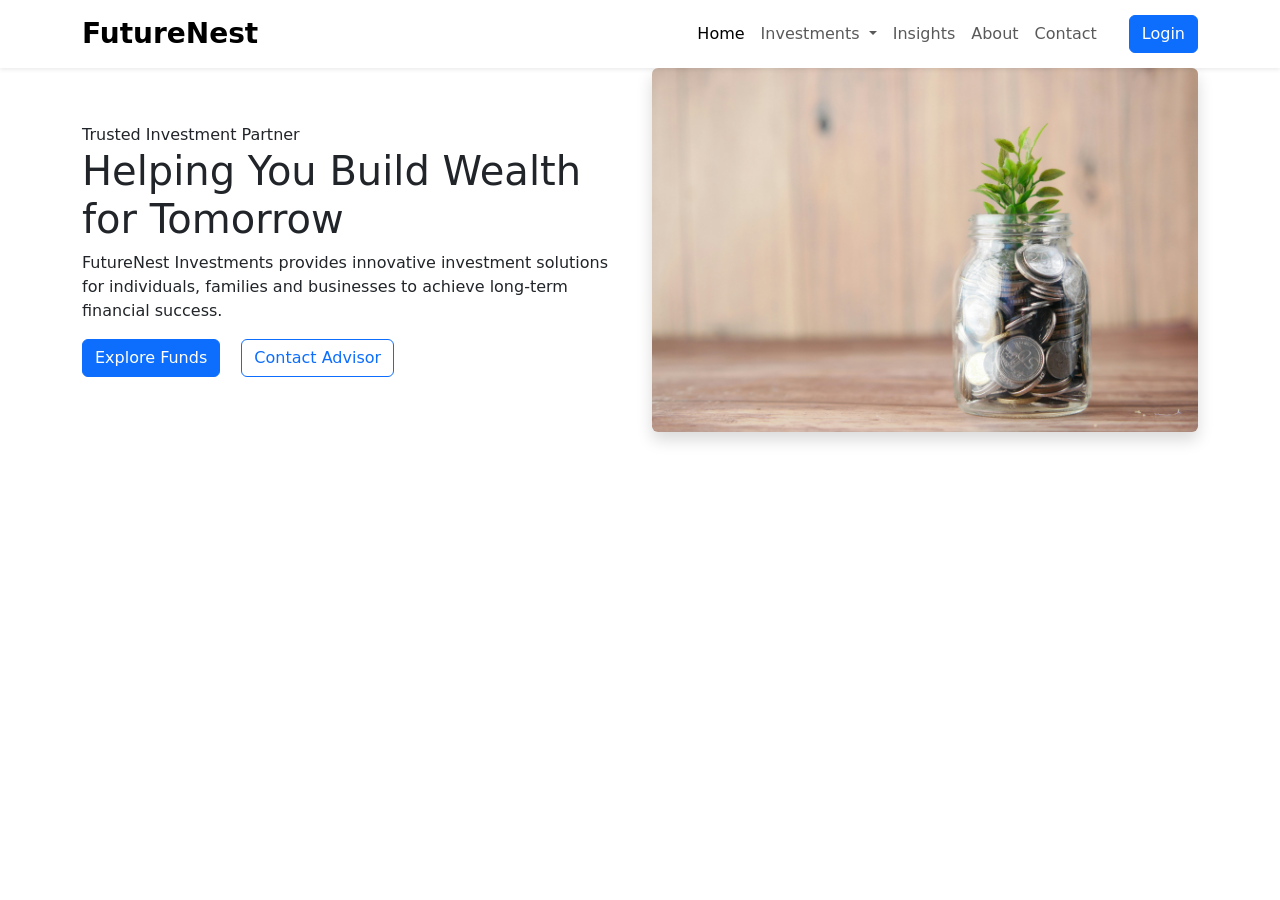
==== index.html @ 9d0c82e0 "initial folder structure added" ====
<!DOCTYPE html>
<html lang="en">

<head>

    <meta charset="UTF-8">
    <meta name="viewport" content="width=device-width, initial-scale=1.0">

    <title>FutureNest Investments</title>

    <!-- Bootstrap -->
    <link href="https://cdn.jsdelivr.net/npm/bootstrap@5.3.8/dist/css/bootstrap.min.css" rel="stylesheet">

    <!-- Font Awesome -->
    <link rel="stylesheet"
        href="https://cdnjs.cloudflare.com/ajax/libs/font-awesome/6.7.2/css/all.min.css">

    <!-- Custom CSS -->
    <link rel="stylesheet" href="assets/css/style.css">

    <!-- GTM goes here later -->

</head>

<body>

    <!-- ===========================
         HEADER
    ============================ -->

    <header>

        <nav class="navbar navbar-expand-lg navbar-light bg-white shadow-sm">

            <div class="container">

                <!-- Logo -->
                <a class="navbar-brand fw-bold fs-3" href="#" id="logo-click">
                    FutureNest
                </a>

                <!-- Mobile Menu -->

                <button class="navbar-toggler"
                        type="button"
                        data-bs-toggle="collapse"
                        data-bs-target="#mainMenu">

                    <span class="navbar-toggler-icon"></span>

                </button>

                <!-- Menu -->

                <div class="collapse navbar-collapse"
                     id="mainMenu">

                    <ul class="navbar-nav ms-auto">

                        <li class="nav-item">
                            <a class="nav-link active"
                               href="#"
                               id="nav-home">
                                Home
                            </a>
                        </li>

                        <li class="nav-item dropdown">

                            <a class="nav-link dropdown-toggle"
                               href="#"
                               id="nav-investments"
                               role="button"
                               data-bs-toggle="dropdown">

                                Investments

                            </a>

                            <ul class="dropdown-menu">

                                <li>
                                    <a class="dropdown-item"
                                       href="#"
                                       id="fund-equity">
                                        Equity Funds
                                    </a>
                                </li>

                                <li>
                                    <a class="dropdown-item"
                                       href="#"
                                       id="fund-fixed-income">
                                        Fixed Income
                                    </a>
                                </li>

                                <li>
                                    <a class="dropdown-item"
                                       href="#"
                                       id="fund-retirement">
                                        Retirement
                                    </a>
                                </li>

                            </ul>

                        </li>

                        <li class="nav-item">
                            <a class="nav-link"
                               href="#"
                               id="nav-insights">
                                Insights
                            </a>
                        </li>

                        <li class="nav-item">
                            <a class="nav-link"
                               href="#"
                               id="nav-about">
                                About
                            </a>
                        </li>

                        <li class="nav-item">
                            <a class="nav-link"
                               href="#"
                               id="nav-contact">
                                Contact
                            </a>
                        </li>

                    </ul>

                    <button class="btn btn-primary ms-4"
                            id="login-btn">

                        Login

                    </button>

                </div>

            </div>

        </nav>

    </header>

    <!-- ===========================
     HERO SECTION
=========================== -->

<section class="hero-section">

    <div class="container">

        <div class="row align-items-center">

            <!-- Left Content -->

            <div class="col-lg-6">

                <span class="hero-tag">
                    Trusted Investment Partner
                </span>

                <h1 class="hero-title">
                    Helping You Build Wealth for Tomorrow
                </h1>

                <p class="hero-text">
                    FutureNest Investments provides innovative investment
                    solutions for individuals, families and businesses to
                    achieve long-term financial success.
                </p>

                <div class="hero-buttons">

                    <button
                        class="btn btn-primary me-3"
                        id="hero-explore-btn">

                        Explore Funds

                    </button>

                    <button
                        class="btn btn-outline-primary"
                        id="hero-contact-btn">

                        Contact Advisor

                    </button>

                </div>

            </div>

            <!-- Right Image -->

            <div class="col-lg-6 text-center">

                <img
                    src="assets/images/hero/hero-banner.jpg"
                    class="img-fluid rounded shadow"
                    alt="Investment">

            </div>

        </div>

    </div>

</section>

</body>

</html>
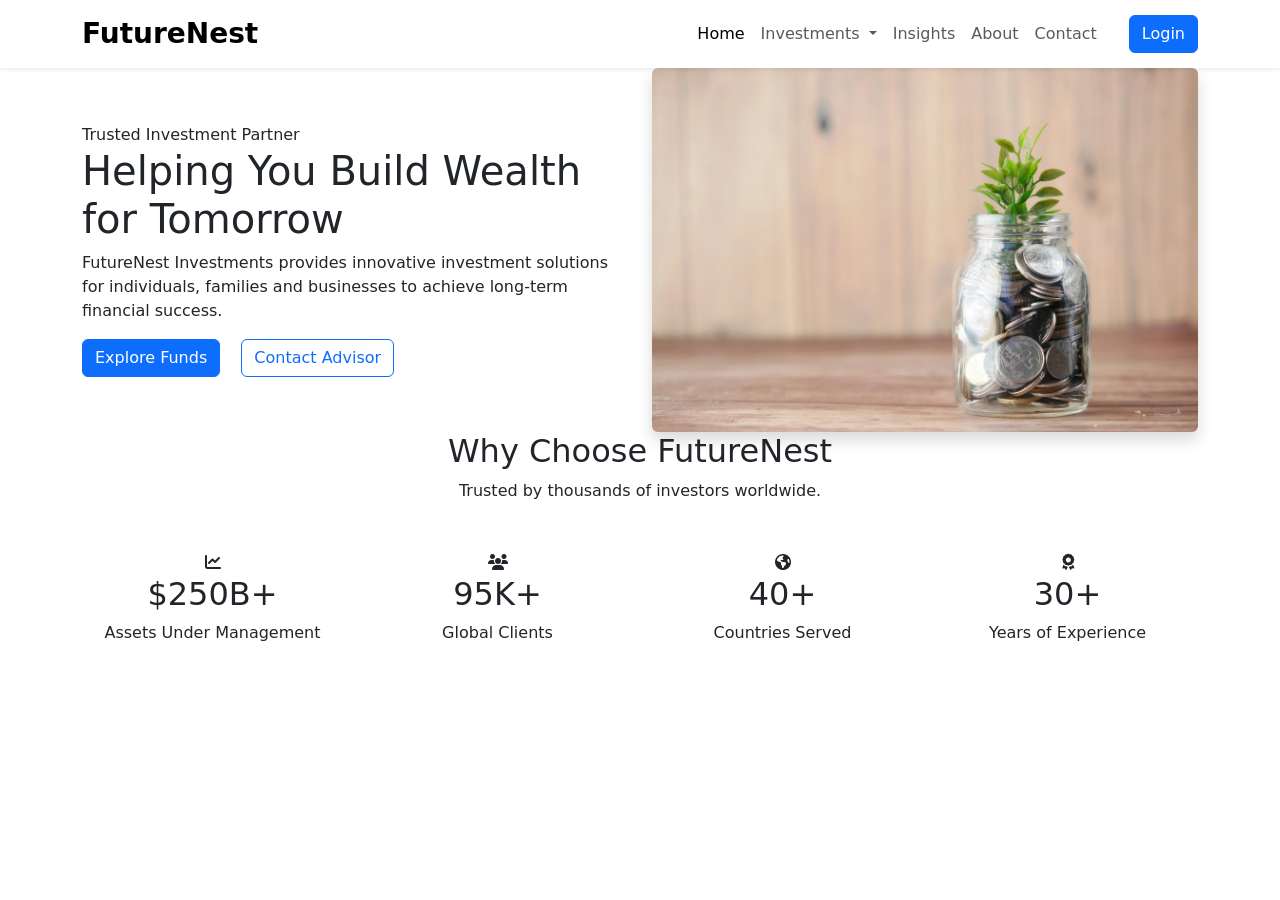
==== commit 4b6538e5: "why choose us module added" ====
--- a/index.html
+++ b/index.html
@@ -148,7 +148,7 @@
 
     </header>
 
-    <!-- ===========================
+<!-- ===========================
      HERO SECTION
 =========================== -->
 
@@ -215,6 +215,98 @@
 
 </section>
 
+<!-- ===========================
+     WHY CHOOSE US
+=========================== -->
+
+<section class="stats-section">
+
+    <div class="container">
+
+        <div class="text-center mb-5">
+
+            <h2 class="section-title">
+                Why Choose FutureNest
+            </h2>
+
+            <p class="section-subtitle">
+                Trusted by thousands of investors worldwide.
+            </p>
+
+        </div>
+
+        <div class="row text-center">
+
+            <div class="col-md-3">
+
+                <div class="stat-card">
+
+                    <i class="fa-solid fa-chart-line stat-icon"></i>
+
+                    <h2 id="aum-count">
+                        $250B+
+                    </h2>
+
+                    <p>Assets Under Management</p>
+
+                </div>
+
+            </div>
+
+            <div class="col-md-3">
+
+                <div class="stat-card">
+
+                    <i class="fa-solid fa-users stat-icon"></i>
+
+                    <h2 id="client-count">
+                        95K+
+                    </h2>
+
+                    <p>Global Clients</p>
+
+                </div>
+
+            </div>
+
+            <div class="col-md-3">
+
+                <div class="stat-card">
+
+                    <i class="fa-solid fa-earth-americas stat-icon"></i>
+
+                    <h2 id="country-count">
+                        40+
+                    </h2>
+
+                    <p>Countries Served</p>
+
+                </div>
+
+            </div>
+
+            <div class="col-md-3">
+
+                <div class="stat-card">
+
+                    <i class="fa-solid fa-award stat-icon"></i>
+
+                    <h2 id="experience-count">
+                        30+
+                    </h2>
+
+                    <p>Years of Experience</p>
+
+                </div>
+
+            </div>
+
+        </div>
+
+    </div>
+
+</section>
+
 </body>
 
 </html>
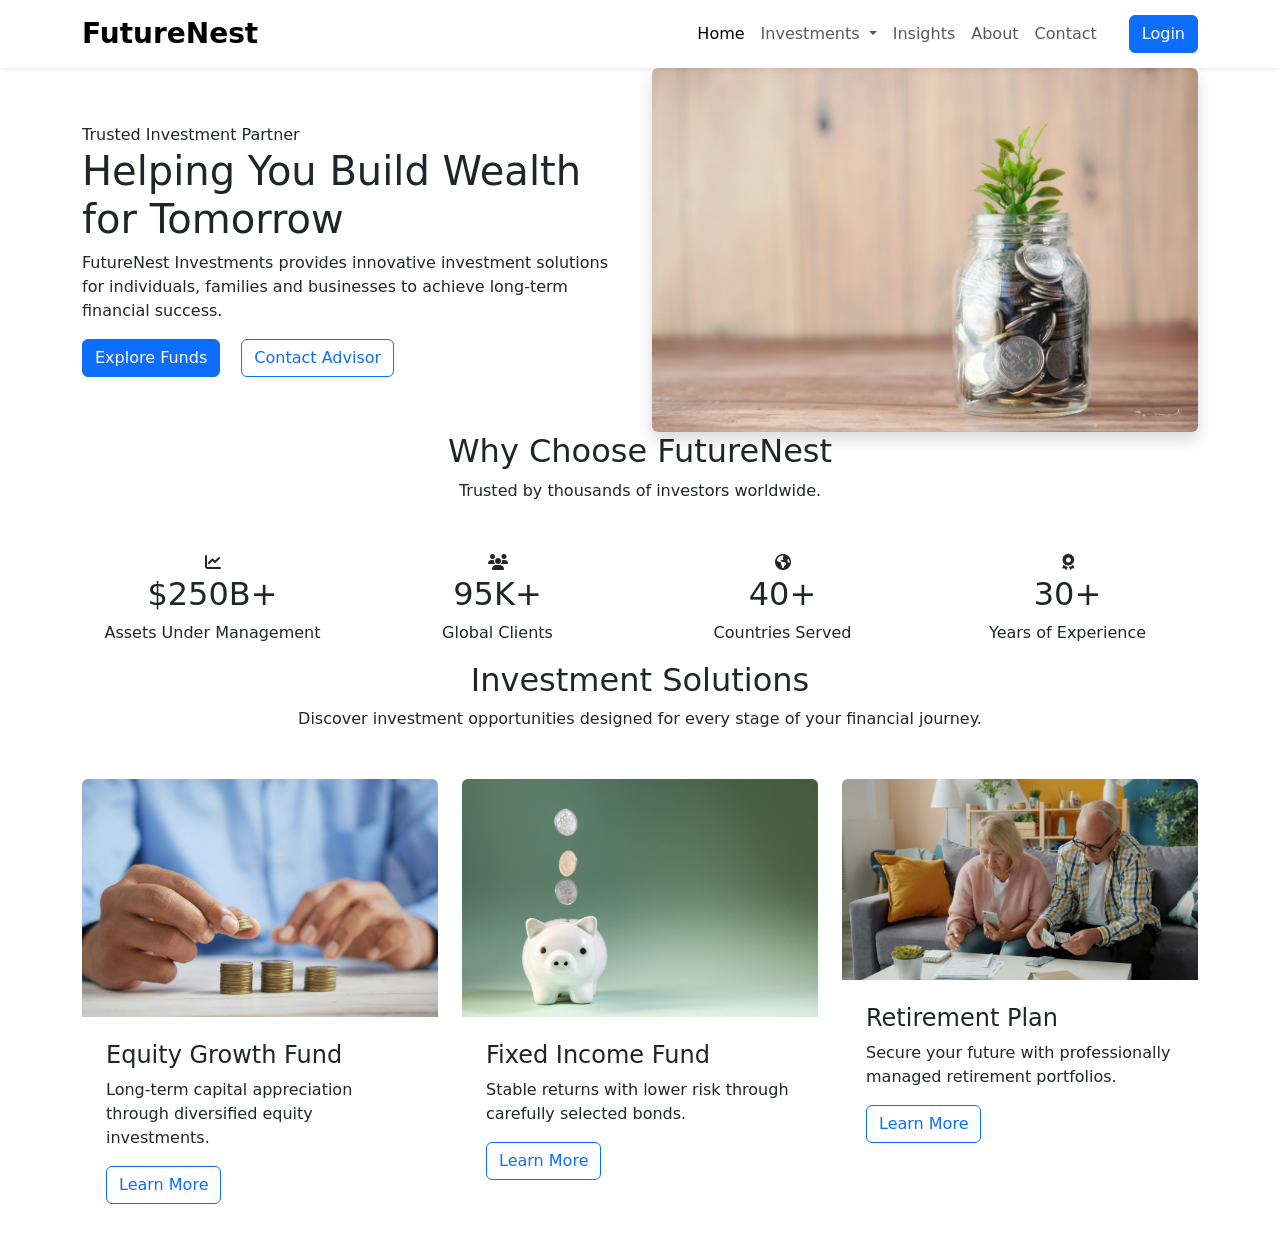
==== commit 07dcc82a: "funds types added" ====
--- a/index.html
+++ b/index.html
@@ -307,6 +307,133 @@
 
 </section>
 
+<!-- ===========================
+     INVESTMENT SOLUTIONS
+=========================== -->
+
+<section class="investment-section">
+
+    <div class="container">
+
+        <div class="text-center mb-5">
+
+            <h2 class="section-title">
+                Investment Solutions
+            </h2>
+
+            <p class="section-subtitle">
+                Discover investment opportunities designed for every stage of your financial journey.
+            </p>
+
+        </div>
+
+        <div class="row">
+
+            <!-- Equity -->
+
+            <div class="col-lg-4 mb-4">
+
+                <div class="investment-card">
+
+                    <img src="assets/images/services/equity.jpg"
+                         class="img-fluid rounded-top"
+                         alt="Equity Fund">
+
+                    <div class="p-4">
+
+                        <h4>Equity Growth Fund</h4>
+
+                        <p>
+                            Long-term capital appreciation through diversified equity investments.
+                        </p>
+
+                        <button
+                            class="btn btn-outline-primary learn-more-btn"
+                            id="equity-learn-btn"
+                            data-fund="Equity Growth Fund">
+
+                            Learn More
+
+                        </button>
+
+                    </div>
+
+                </div>
+
+            </div>
+
+            <!-- Fixed Income -->
+
+            <div class="col-lg-4 mb-4">
+
+                <div class="investment-card">
+
+                    <img src="assets/images/services/fixed-income.jpg"
+                         class="img-fluid rounded-top"
+                         alt="Fixed Income">
+
+                    <div class="p-4">
+
+                        <h4>Fixed Income Fund</h4>
+
+                        <p>
+                            Stable returns with lower risk through carefully selected bonds.
+                        </p>
+
+                        <button
+                            class="btn btn-outline-primary learn-more-btn"
+                            id="fixed-income-btn"
+                            data-fund="Fixed Income Fund">
+
+                            Learn More
+
+                        </button>
+
+                    </div>
+
+                </div>
+
+            </div>
+
+            <!-- Retirement -->
+
+            <div class="col-lg-4 mb-4">
+
+                <div class="investment-card">
+
+                    <img src="assets/images/services/retirement.jpg"
+                         class="img-fluid rounded-top"
+                         alt="Retirement">
+
+                    <div class="p-4">
+
+                        <h4>Retirement Plan</h4>
+
+                        <p>
+                            Secure your future with professionally managed retirement portfolios.
+                        </p>
+
+                        <button
+                            class="btn btn-outline-primary learn-more-btn"
+                            id="retirement-btn"
+                            data-fund="Retirement Plan">
+
+                            Learn More
+
+                        </button>
+
+                    </div>
+
+                </div>
+
+            </div>
+
+        </div>
+
+    </div>
+
+</section>
+
 </body>
 
 </html>
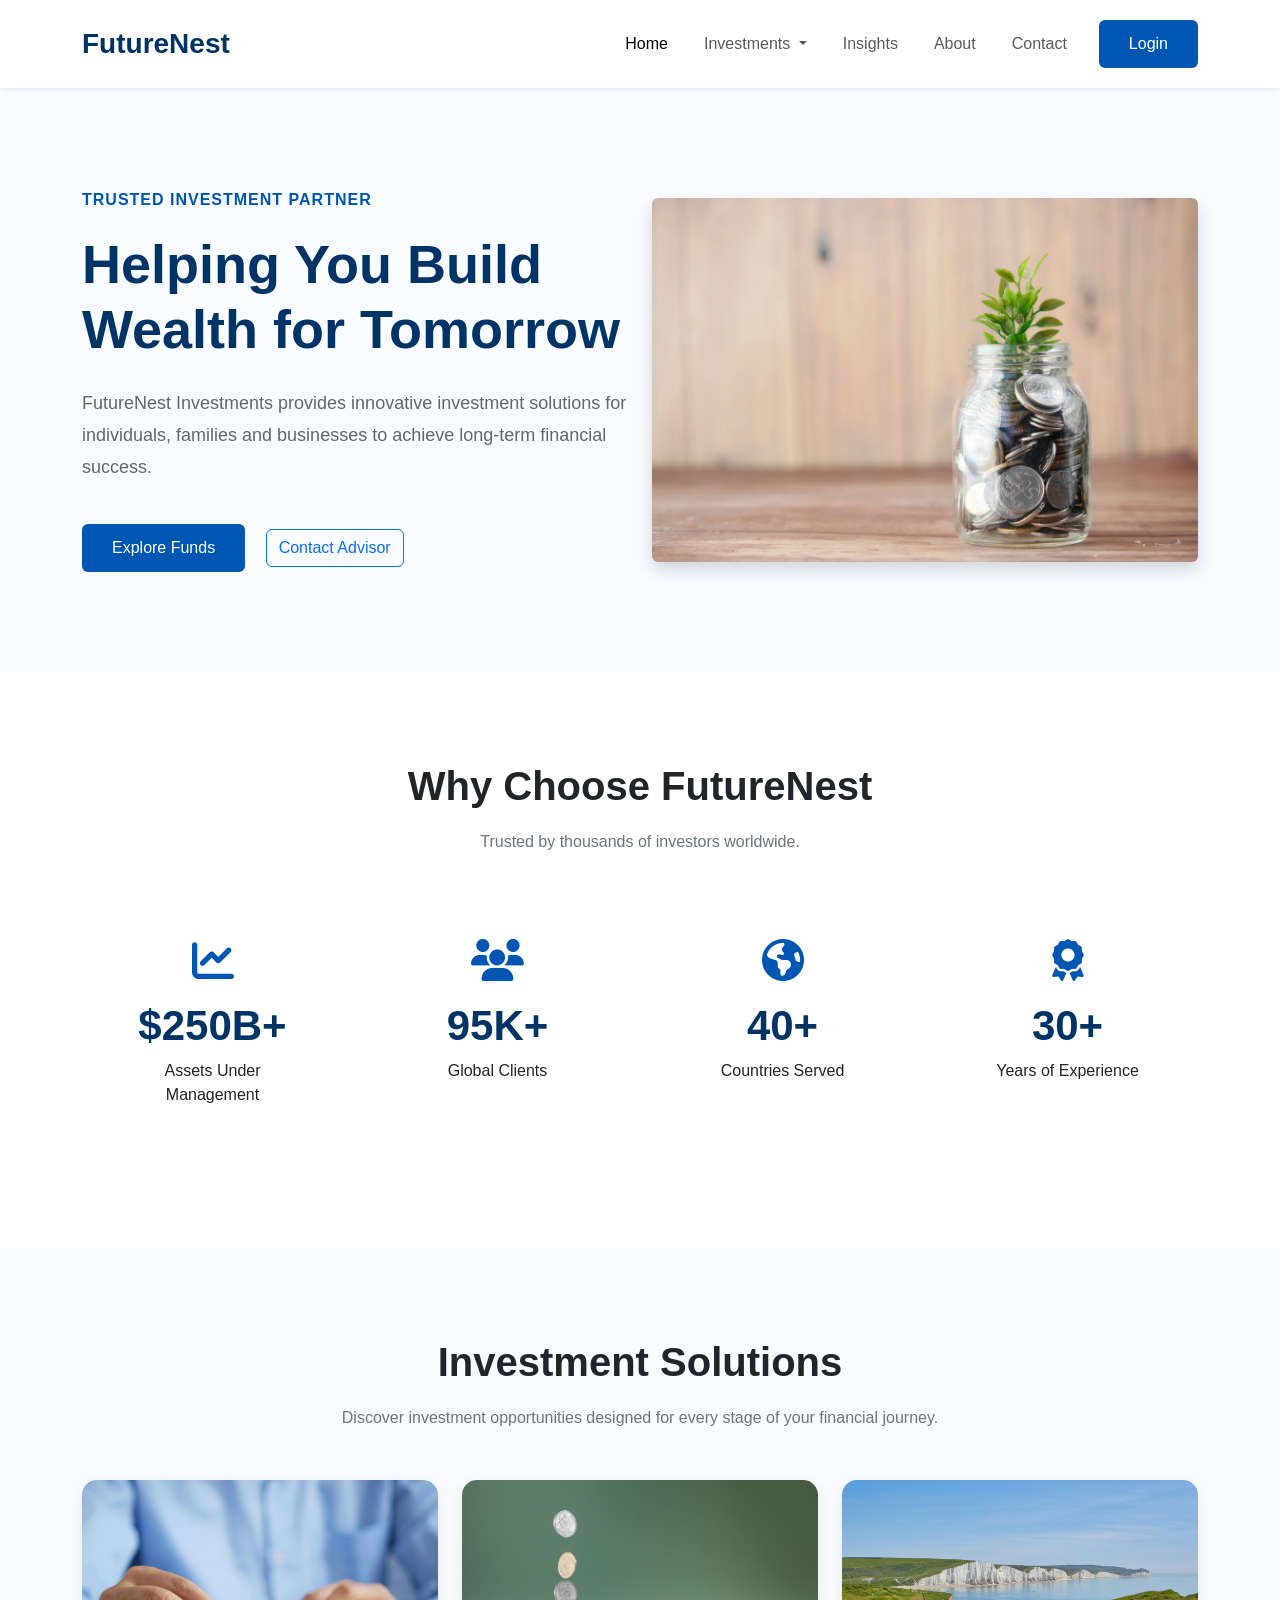
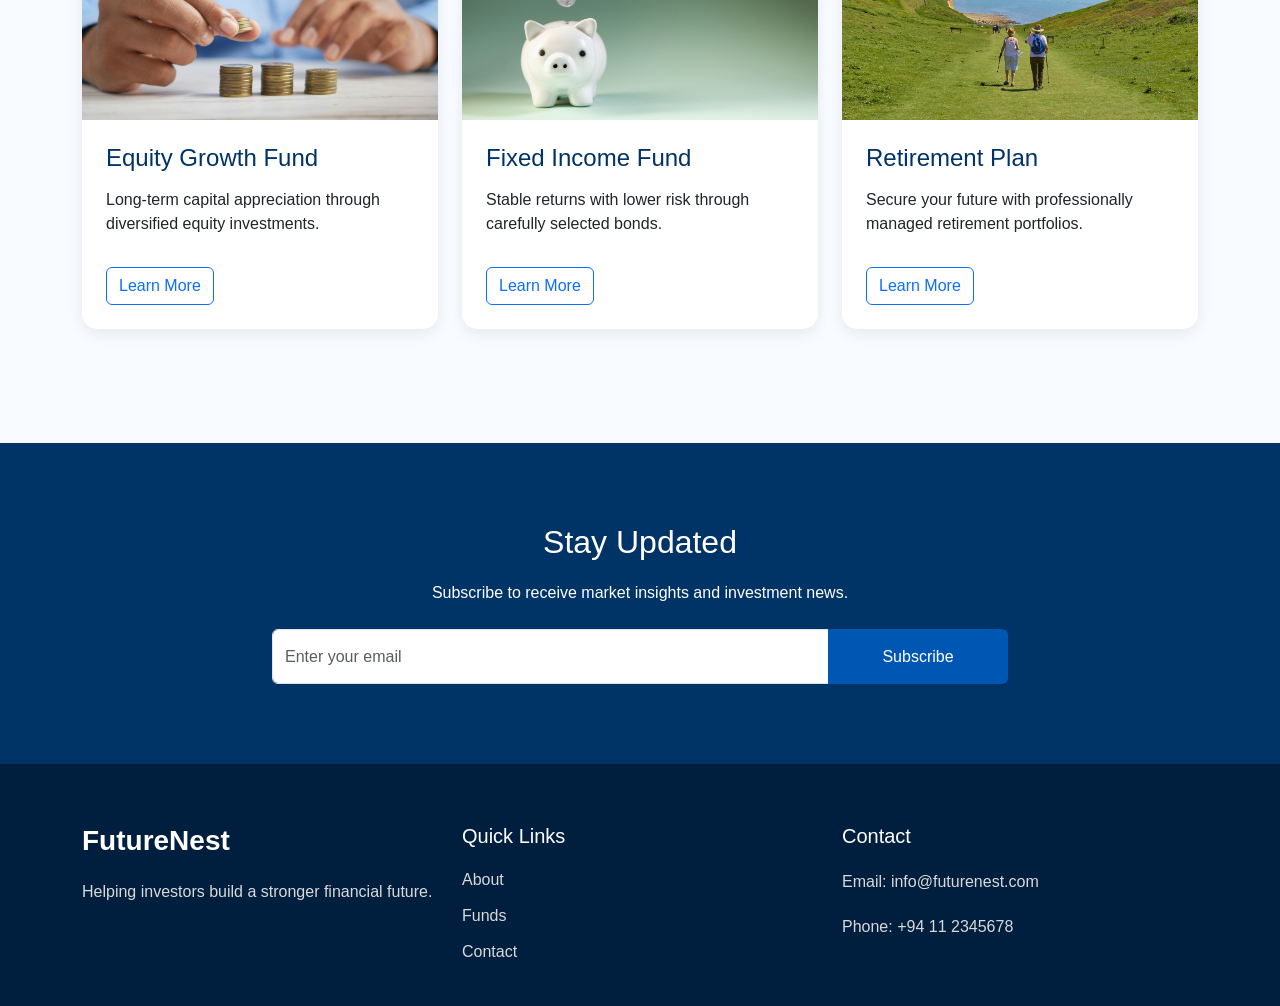
==== commit c6e6b61f: "Added Mission Vision Values section" ====
--- a/index.html
+++ b/index.html
@@ -434,6 +434,102 @@
 
 </section>
 
+<!-- ===========================
+     NEWSLETTER
+=========================== -->
+
+<section class="newsletter-section">
+
+    <div class="container">
+
+        <div class="row justify-content-center">
+
+            <div class="col-lg-8 text-center">
+
+                <h2>Stay Updated</h2>
+
+                <p>
+                    Subscribe to receive market insights and investment news.
+                </p>
+
+                <form id="newsletter-form">
+
+                    <div class="input-group mt-4">
+
+                        <input
+                            type="email"
+                            class="form-control"
+                            id="newsletter-email"
+                            placeholder="Enter your email">
+
+                        <button
+                            class="btn btn-primary"
+                            id="newsletter-submit">
+
+                            Subscribe
+
+                        </button>
+
+                    </div>
+
+                </form>
+
+            </div>
+
+        </div>
+
+    </div>
+
+</section>
+
+<footer class="footer">
+
+    <div class="container">
+
+        <div class="row">
+
+            <div class="col-lg-4">
+
+                <h3>FutureNest</h3>
+
+                <p>
+                    Helping investors build a stronger financial future.
+                </p>
+
+            </div>
+
+            <div class="col-lg-4">
+
+                <h5>Quick Links</h5>
+
+                <ul>
+
+                    <li><a href="about.html">About</a></li>
+
+                    <li><a href="funds.html">Funds</a></li>
+
+                    <li><a href="contact.html">Contact</a></li>
+
+                </ul>
+
+            </div>
+
+            <div class="col-lg-4">
+
+                <h5>Contact</h5>
+
+                <p>Email: info@futurenest.com</p>
+
+                <p>Phone: +94 11 2345678</p>
+
+            </div>
+
+        </div>
+
+    </div>
+
+</footer>
+
 </body>
 
 </html>
--- a/assets/css/style.css
+++ b/assets/css/style.css
@@ -0,0 +1,369 @@
+body{
+    font-family: Arial, Helvetica, sans-serif;
+    background:#f8f9fa;
+}
+
+section{
+    padding:80px 0;
+}
+
+.section-title{
+    font-size:40px;
+    font-weight:700;
+    margin-bottom:20px;
+}
+
+.section-subtitle{
+    color:#6c757d;
+    margin-bottom:50px;
+}
+
+.btn-primary{
+    padding:12px 30px;
+}
+
+
+/* ======================
+   NAVBAR
+====================== */
+
+.navbar{
+
+    padding:18px 0;
+
+}
+
+.navbar-brand{
+
+    color:#003366 !important;
+
+}
+
+.nav-link{
+
+    margin-left:20px;
+
+    font-weight:500;
+
+}
+
+.nav-link:hover{
+
+    color:#0056b3 !important;
+
+}
+
+.btn-primary{
+
+    background:#0056b3;
+
+    border:none;
+
+}
+
+.btn-primary:hover{
+
+    background:#003f82;
+
+}
+
+/* ======================
+   HERO SECTION
+====================== */
+
+.hero-section{
+
+    padding:100px 0;
+
+    background:#f8fbff;
+
+}
+
+.hero-tag{
+
+    color:#0056b3;
+
+    font-weight:600;
+
+    text-transform:uppercase;
+
+    letter-spacing:1px;
+
+}
+
+.hero-title{
+
+    font-size:54px;
+
+    font-weight:700;
+
+    margin-top:20px;
+
+    color:#003366;
+
+}
+
+.hero-text{
+
+    margin-top:25px;
+
+    font-size:18px;
+
+    color:#666;
+
+    line-height:1.8;
+
+}
+
+.hero-buttons{
+
+    margin-top:40px;
+
+}
+
+.hero-section img{
+
+    border-radius:15px;
+
+}
+
+/* ======================
+   STATISTICS
+====================== */
+
+.stats-section{
+
+    padding:90px 0;
+
+    background:white;
+
+}
+
+.stat-card{
+
+    padding:35px;
+
+    border-radius:15px;
+
+    transition:.3s;
+
+}
+
+.stat-card:hover{
+
+    transform:translateY(-8px);
+
+    box-shadow:0 10px 30px rgba(0,0,0,.1);
+
+}
+
+.stat-icon{
+
+    font-size:42px;
+
+    color:#0056b3;
+
+    margin-bottom:20px;
+
+}
+
+.stat-card h2{
+
+    color:#003366;
+
+    font-size:42px;
+
+    font-weight:700;
+
+}
+
+/* ======================
+   INVESTMENT SECTION
+====================== */
+
+.investment-section{
+    background:#f8fbff;
+    padding:90px 0;
+}
+
+.investment-card{
+    background:white;
+    border-radius:15px;
+    overflow:hidden;
+    transition:.3s;
+    height:100%;
+    box-shadow:0 5px 15px rgba(0,0,0,.08);
+}
+
+.investment-card:hover{
+    transform:translateY(-8px);
+    box-shadow:0 15px 35px rgba(0,0,0,.12);
+}
+
+.investment-card img{
+    height:240px;
+    width:100%;
+    object-fit:cover;
+}
+
+.investment-card h4{
+    color:#003366;
+    margin-bottom:15px;
+}
+
+.learn-more-btn{
+    margin-top:15px;
+}
+
+.newsletter-section{
+
+    background:#003366;
+
+    color:white;
+
+    padding:80px 0;
+
+}
+
+.newsletter-section h2{
+
+    margin-bottom:20px;
+
+}
+
+.newsletter-section .form-control{
+
+    height:55px;
+
+}
+
+.newsletter-section .btn{
+
+    width:180px;
+
+}
+
+/* ======================
+   FOOTER
+====================== */
+
+.footer{
+    background:#001f3f;
+    color:#ffffff;
+    padding:60px 0 30px;
+}
+
+.footer h3{
+    color:#ffffff;
+    font-weight:700;
+    margin-bottom:20px;
+}
+
+.footer h5{
+    color:#ffffff;
+    margin-bottom:20px;
+}
+
+.footer p{
+    color:#d9d9d9;
+    line-height:1.8;
+}
+
+.footer ul{
+    list-style:none;
+    padding:0;
+    margin:0;
+}
+
+.footer ul li{
+    margin-bottom:12px;
+}
+
+.footer ul li a{
+    color:#d9d9d9;
+    text-decoration:none;
+    transition:0.3s;
+}
+
+.footer ul li a:hover{
+    color:#4da3ff;
+    padding-left:6px;
+}
+
+.footer hr{
+    border-color:rgba(255,255,255,0.2);
+    margin:40px 0 20px;
+}
+
+.footer-bottom{
+    text-align:center;
+    color:#bfbfbf;
+    font-size:14px;
+}
+
+/* ======================
+   ABOUT PAGE
+====================== */
+
+.about-hero{
+
+    padding:100px 0;
+
+    background:#eef5fc;
+
+}
+
+.about-hero img{
+
+    border-radius:20px;
+
+}
+
+.company-story{
+
+    padding:90px 0;
+
+}
+
+.company-story h4{
+
+    color:#003366;
+
+    margin-bottom:20px;
+
+}
+
+/* ======================
+   MISSION VISION VALUES
+====================== */
+
+.mvv-section{
+    padding:90px 0;
+    background:#f8fbff;
+}
+
+.mvv-card{
+    background:white;
+    padding:40px;
+    border-radius:15px;
+    text-align:center;
+    transition:.3s;
+    height:100%;
+    box-shadow:0 5px 15px rgba(0,0,0,.08);
+}
+
+.mvv-card:hover{
+    transform:translateY(-8px);
+    box-shadow:0 15px 35px rgba(0,0,0,.12);
+}
+
+.mvv-icon{
+    font-size:50px;
+    color:#0056b3;
+    margin-bottom:20px;
+}
+
+.mvv-card h4{
+    color:#003366;
+    margin-bottom:20px;
+}
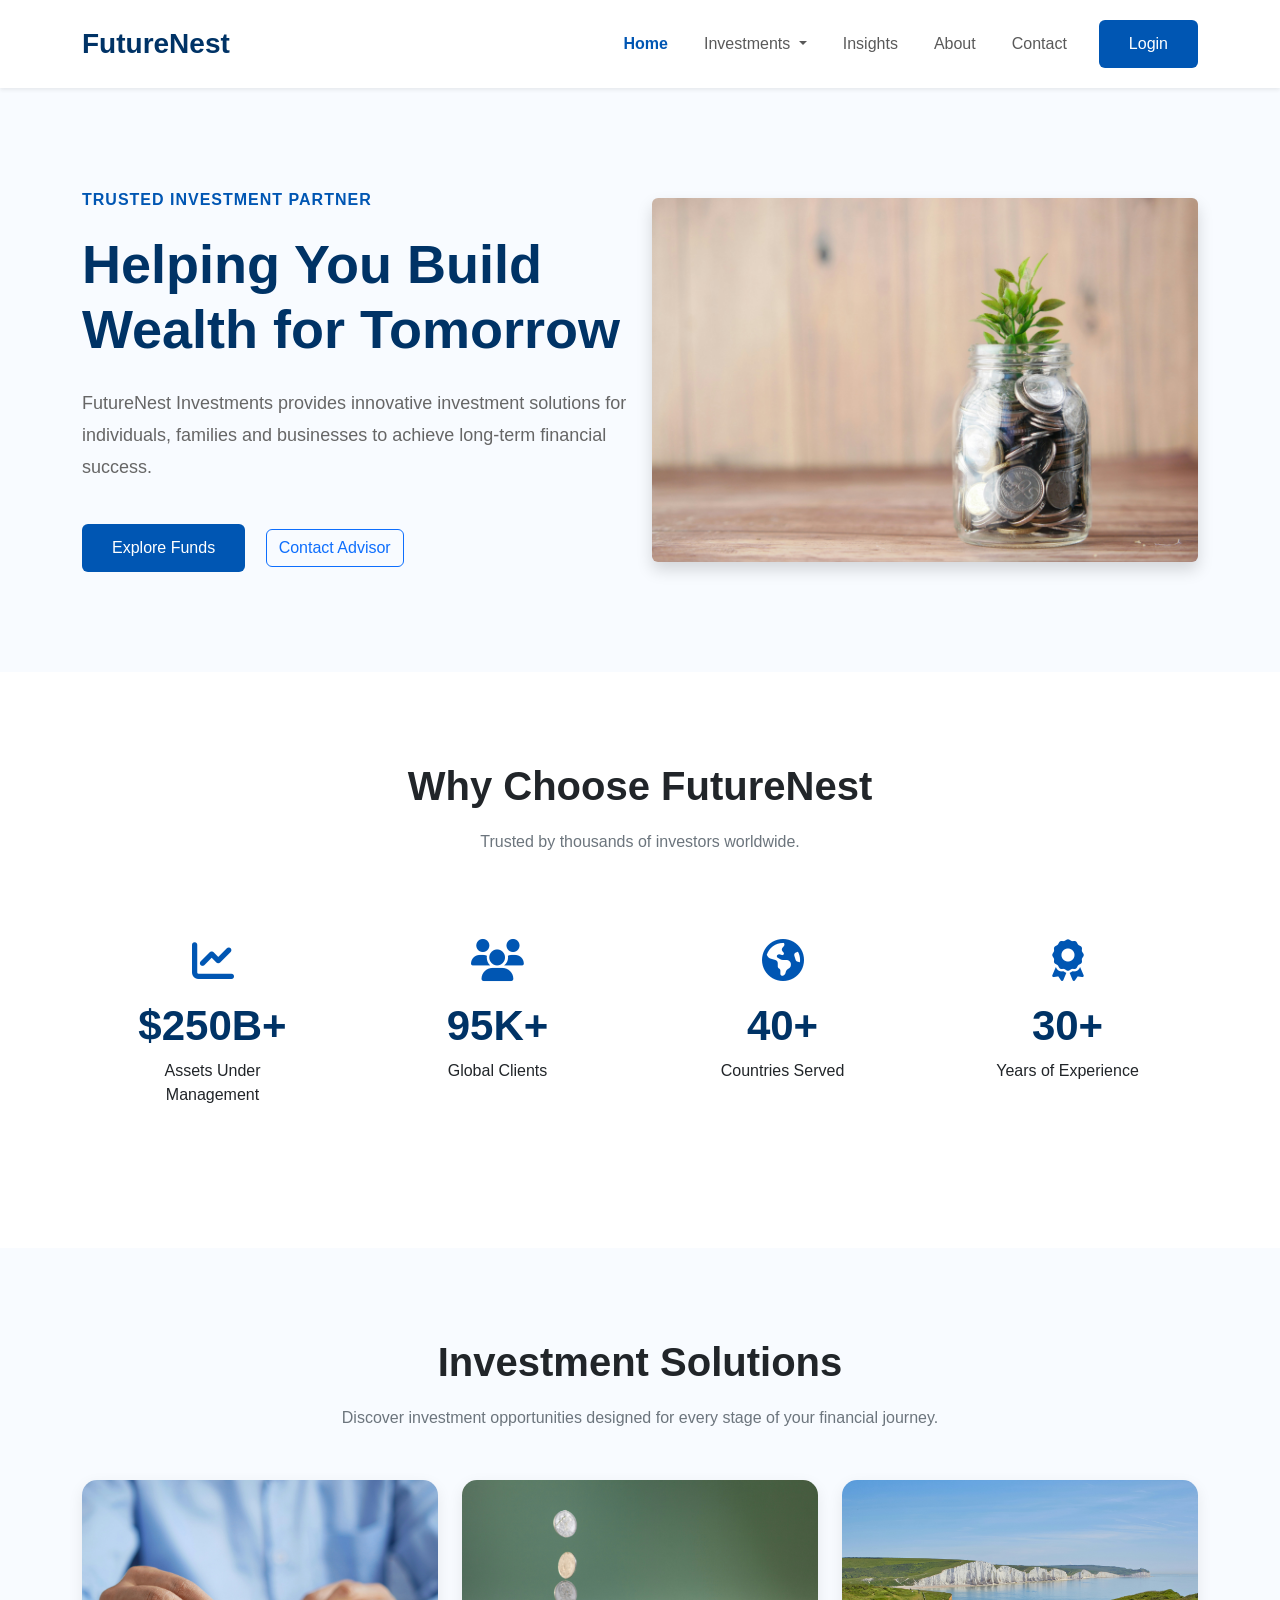
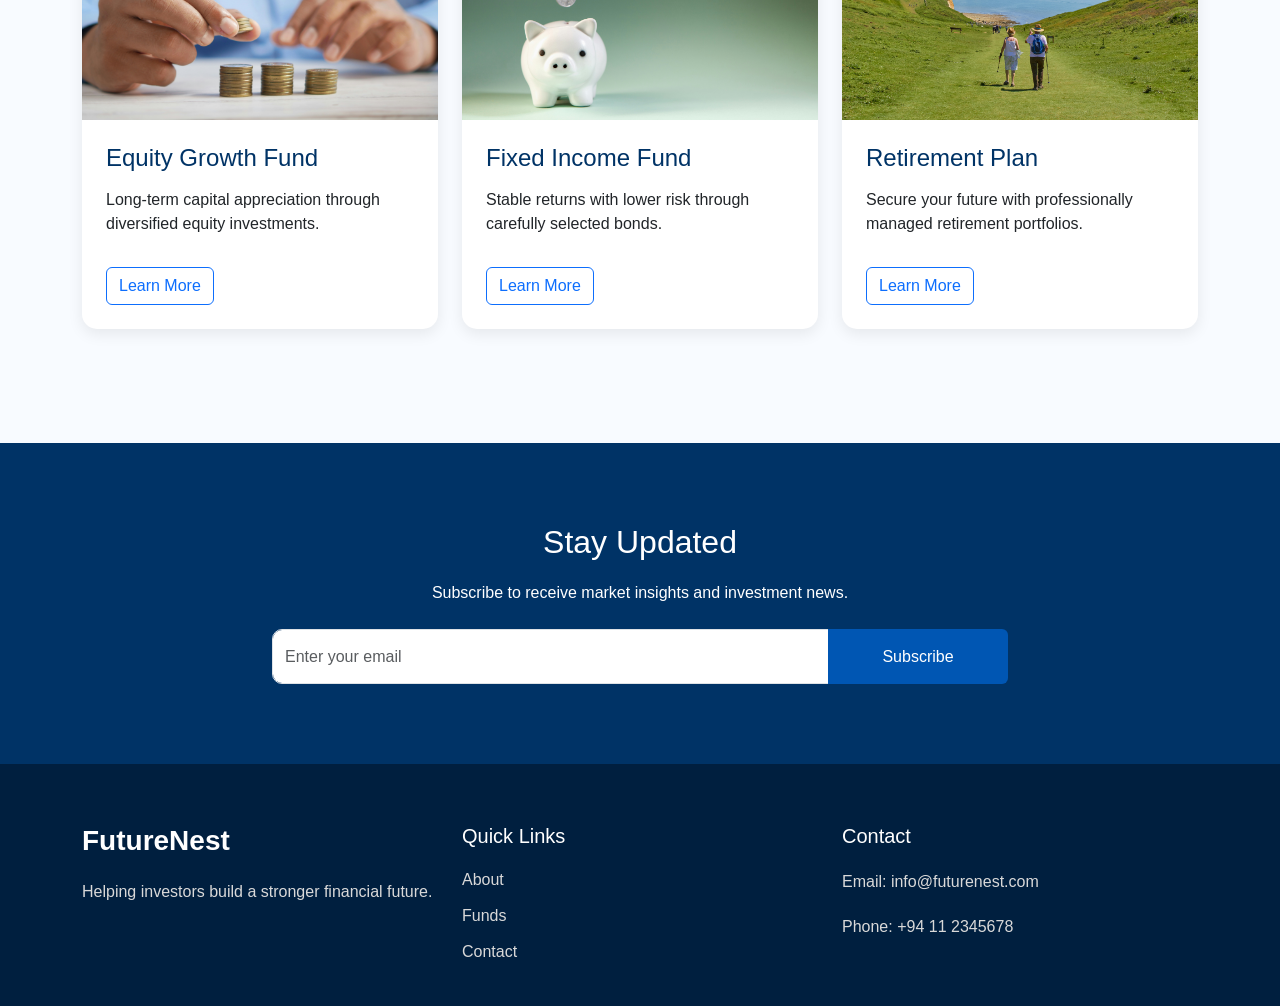
==== commit 5ffa6f8c: "Completed Home, about and patical completed fund page" ====
--- a/index.html
+++ b/index.html
@@ -68,7 +68,7 @@
                         <li class="nav-item dropdown">
 
                             <a class="nav-link dropdown-toggle"
-                               href="#"
+                               href="funds.html"
                                id="nav-investments"
                                role="button"
                                data-bs-toggle="dropdown">
@@ -81,7 +81,7 @@
 
                                 <li>
                                     <a class="dropdown-item"
-                                       href="#"
+                                       href="funds.html#equity"
                                        id="fund-equity">
                                         Equity Funds
                                     </a>
@@ -89,7 +89,7 @@
 
                                 <li>
                                     <a class="dropdown-item"
-                                       href="#"
+                                       href="funds.html#fixed-income"
                                        id="fund-fixed-income">
                                         Fixed Income
                                     </a>
@@ -97,7 +97,7 @@
 
                                 <li>
                                     <a class="dropdown-item"
-                                       href="#"
+                                       href="funds.html#retirement-funds"
                                        id="fund-retirement">
                                         Retirement
                                     </a>
@@ -117,7 +117,7 @@
 
                         <li class="nav-item">
                             <a class="nav-link"
-                               href="#"
+                               href="about.html"
                                id="nav-about">
                                 About
                             </a>
@@ -530,6 +530,10 @@
 
 </footer>
 
+<script src="https://cdn.jsdelivr.net/npm/bootstrap@5.3.8/dist/js/bootstrap.bundle.min.js"></script>
+
+<script src="assets/js/app.js"></script>
+
 </body>
 
 </html>
--- a/assets/css/style.css
+++ b/assets/css/style.css
@@ -366,4 +366,398 @@
 .mvv-card h4{
     color:#003366;
     margin-bottom:20px;
+}
+
+
+/* ======================
+   TEAM SECTION
+====================== */
+
+.team-section{
+    padding:100px 0;
+    background:#ffffff;
+}
+
+/* Card */
+
+.team-card{
+
+    background:#ffffff;
+    border-radius:18px;
+    padding:40px 30px;
+    text-align:center;
+    height:100%;
+    transition:all .35s ease;
+    box-shadow:0 8px 25px rgba(0,0,0,.08);
+    overflow:hidden;
+    position:relative;
+
+}
+
+/* Hover */
+
+.team-card:hover{
+
+    transform:translateY(-10px);
+    box-shadow:0 20px 40px rgba(0,0,0,.15);
+
+}
+
+/* Image */
+
+.team-photo{
+
+    width:180px;
+    height:180px;
+    object-fit:cover;
+    border-radius:50%;
+    border:6px solid #f3f6fb;
+    transition:all .35s ease;
+
+}
+
+/* Zoom image on hover */
+
+.team-card:hover .team-photo{
+
+    transform:scale(1.06);
+
+}
+
+/* Name */
+
+.team-card h4{
+
+    margin-top:25px;
+    margin-bottom:10px;
+    color:#003366;
+    font-size:28px;
+    font-weight:700;
+
+}
+
+/* Position */
+
+.team-card h6{
+
+    color:#0056b3;
+    font-size:22px;
+    font-weight:600;
+    margin-bottom:20px;
+
+}
+
+/* Description */
+
+.team-card p{
+
+    color:#666;
+    line-height:1.8;
+    margin-bottom:35px;
+    min-height:75px;
+
+}
+
+/* Button + LinkedIn */
+
+.team-actions{
+
+    display:flex;
+    justify-content:center;
+    align-items:center;
+    gap:12px;
+
+}
+
+/* Read Bio Button */
+
+.btn-read-bio{
+
+    padding:10px 28px;
+    border-radius:10px;
+    transition:.3s;
+
+}
+
+.btn-read-bio:hover{
+
+    transform:translateY(-2px);
+
+}
+
+/* LinkedIn */
+
+.linkedin-link{
+
+    width:46px;
+    height:46px;
+    border-radius:50%;
+    display:flex;
+    justify-content:center;
+    align-items:center;
+    background:#0A66C2;
+    color:white;
+    text-decoration:none;
+    font-size:22px;
+    transition:.3s;
+
+}
+
+.linkedin-link:hover{
+
+    background:#004182;
+    color:white;
+    transform:rotate(10deg) scale(1.1);
+
+}
+
+
+/* ======================
+   TIMELINE
+====================== */
+
+.timeline-section{
+
+    padding:100px 0;
+    background:#f8fbff;
+
+}
+
+.timeline{
+
+    position:relative;
+    max-width:900px;
+    margin:auto;
+
+}
+
+.timeline::before{
+
+    content:"";
+    position:absolute;
+    left:50%;
+    width:4px;
+    height:100%;
+    background:#0056b3;
+    transform:translateX(-50%);
+
+}
+
+.timeline-item{
+
+    display:flex;
+    justify-content:space-between;
+    align-items:center;
+    margin-bottom:60px;
+    position:relative;
+
+}
+
+.timeline-year{
+
+    width:120px;
+    height:120px;
+    border-radius:50%;
+    background:#0056b3;
+    color:white;
+    display:flex;
+    justify-content:center;
+    align-items:center;
+    font-size:30px;
+    font-weight:bold;
+    z-index:2;
+
+}
+
+.timeline-content{
+
+    width:70%;
+    background:white;
+    padding:25px;
+    border-radius:15px;
+    box-shadow:0 5px 20px rgba(0,0,0,.08);
+
+}
+
+.timeline-content h4{
+
+    color:#003366;
+
+}
+
+
+/* ======================
+   ABOUT CTA
+====================== */
+
+.about-cta{
+    padding:100px 0;
+    background:#ffffff;
+}
+
+.cta-box{
+    background:linear-gradient(135deg,#003366,#0056b3);
+    color:#ffffff;
+    text-align:center;
+    padding:70px 40px;
+    border-radius:20px;
+    box-shadow:0 20px 40px rgba(0,0,0,.15);
+    transition:0.4s;
+}
+
+.cta-box:hover{
+    transform:translateY(-5px);
+    box-shadow:0 25px 45px rgba(0,0,0,.25);
+}
+
+.cta-box h2{
+    font-size:42px;
+    font-weight:700;
+    margin-bottom:20px;
+}
+
+.cta-box p{
+    font-size:18px;
+    margin-bottom:35px;
+    color:#e6eef8;
+}
+
+.cta-buttons{
+    display:flex;
+    justify-content:center;
+    gap:20px;
+    flex-wrap:wrap;
+}
+
+.cta-buttons .btn{
+    transition:0.3s;
+}
+
+.cta-buttons .btn:hover{
+    transform:translateY(-3px);
+}
+
+.cta-buttons .btn-outline-light:hover{
+    color:#003366;
+    background:#ffffff;
+}
+
+/* ======================
+   ACTIVE NAVIGATION
+====================== */
+
+.navbar .nav-link.active{
+
+    color:#0056b3 !important;
+
+    font-weight:700;
+
+}
+
+.navbar .nav-link:hover{
+
+    color:#0056b3;
+
+}
+
+
+/* ======================
+   FUNDS HERO
+====================== */
+
+.fund-hero{
+    background:#eef5fc;
+    padding:100px 0;
+}
+
+
+/* ======================
+   FUND FILTERS
+====================== */
+
+.fund-filter-section{
+
+    padding:60px 0;
+
+    background:#ffffff;
+
+}
+
+.form-control,
+.form-select{
+
+    height:55px;
+
+    border-radius:10px;
+
+}
+
+.form-label{
+
+    font-weight:600;
+
+    color:#003366;
+
+}
+
+
+/* ======================
+   FUND CARDS
+====================== */
+
+.fund-list-section{
+    padding:80px 0;
+    background:#f8fbff;
+}
+
+.fund-card{
+    background:#ffffff;
+    border-radius:18px;
+    overflow:hidden;
+    box-shadow:0 10px 25px rgba(0,0,0,.08);
+    transition:.35s;
+    height:100%;
+}
+
+.fund-card:hover{
+    transform:translateY(-8px);
+    box-shadow:0 18px 40px rgba(0,0,0,.15);
+}
+
+.fund-image{
+    height:220px;
+    width:100%;
+    object-fit:cover;
+}
+
+.fund-body{
+    padding:25px;
+}
+
+.fund-title{
+    margin:18px 0;
+    color:#003366;
+    font-size:24px;
+    font-weight:700;
+}
+
+.fund-description{
+    color:#666;
+    line-height:1.7;
+    min-height:80px;
+}
+
+.fund-info{
+    display:flex;
+    justify-content:space-between;
+    margin:25px 0;
+}
+
+.fund-actions{
+    display:flex;
+    gap:10px;
+}
+
+.fund-actions .btn{
+    flex:1;
 }
